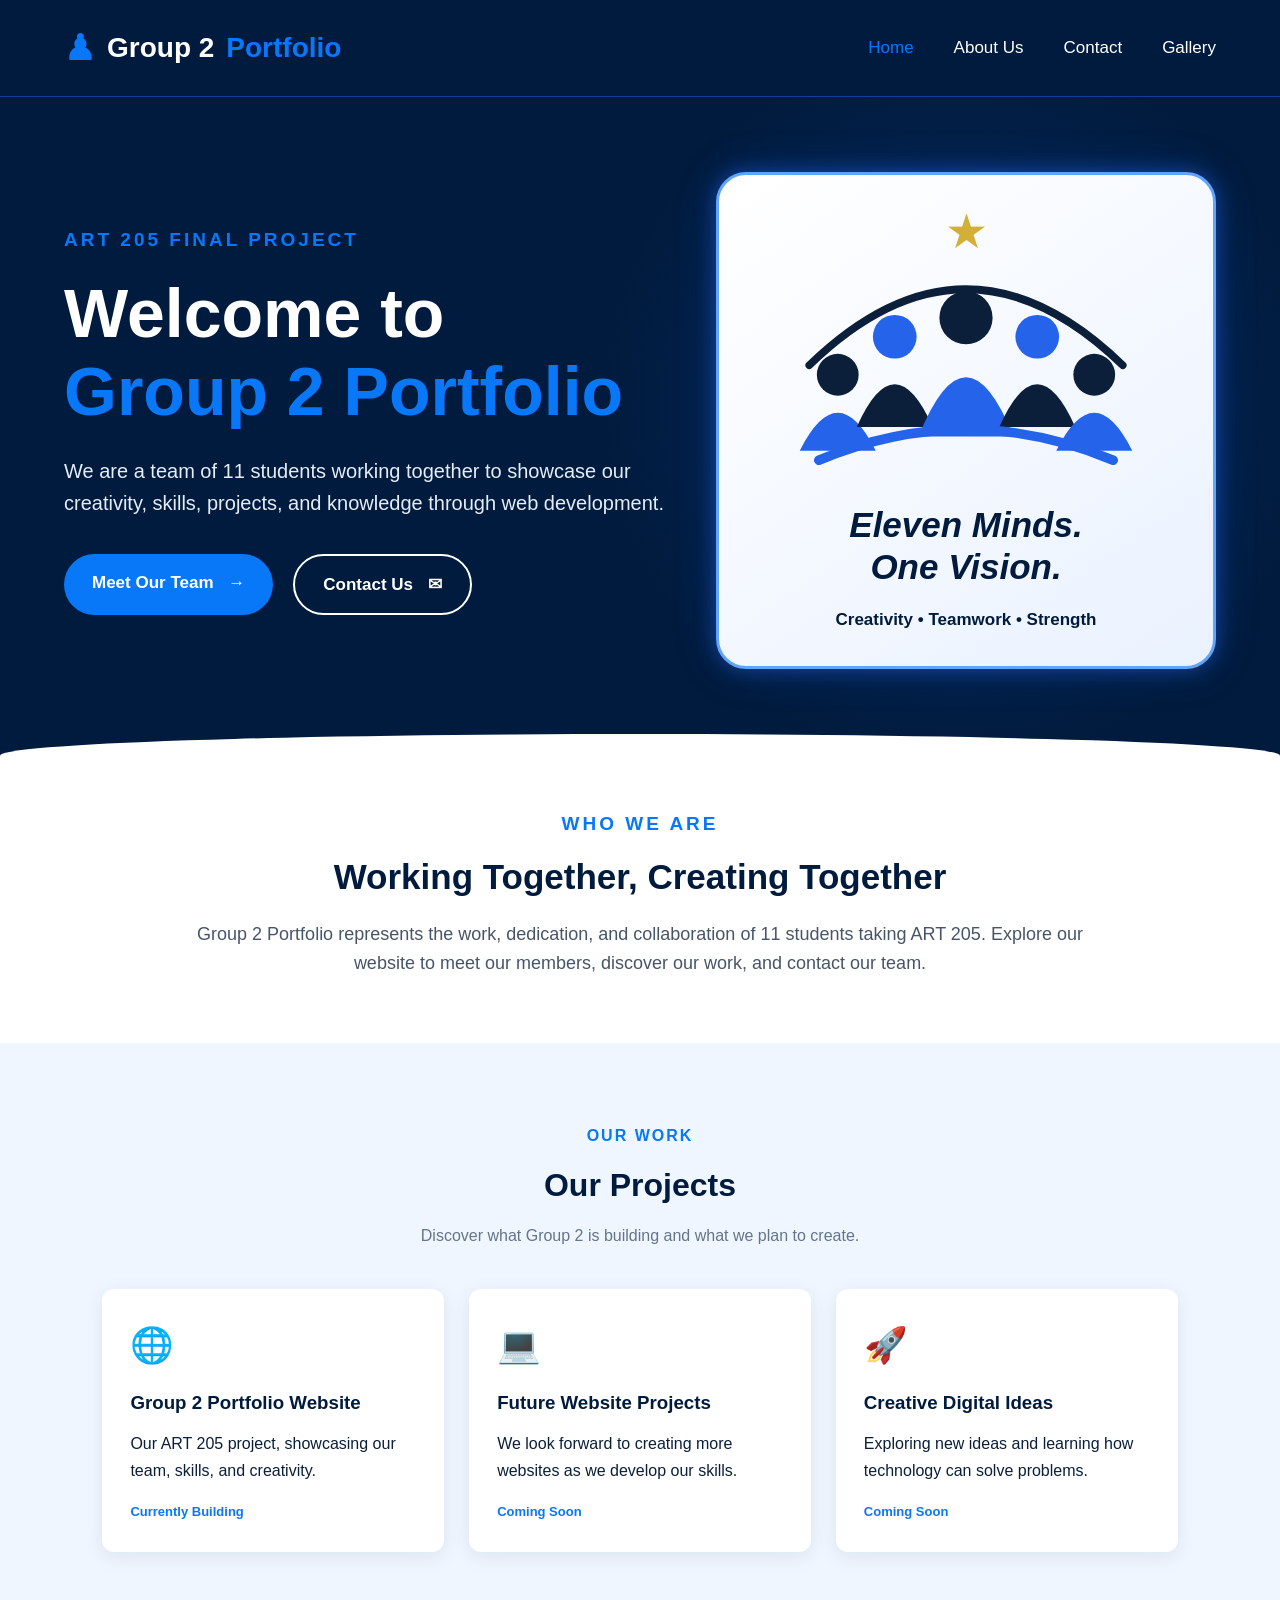
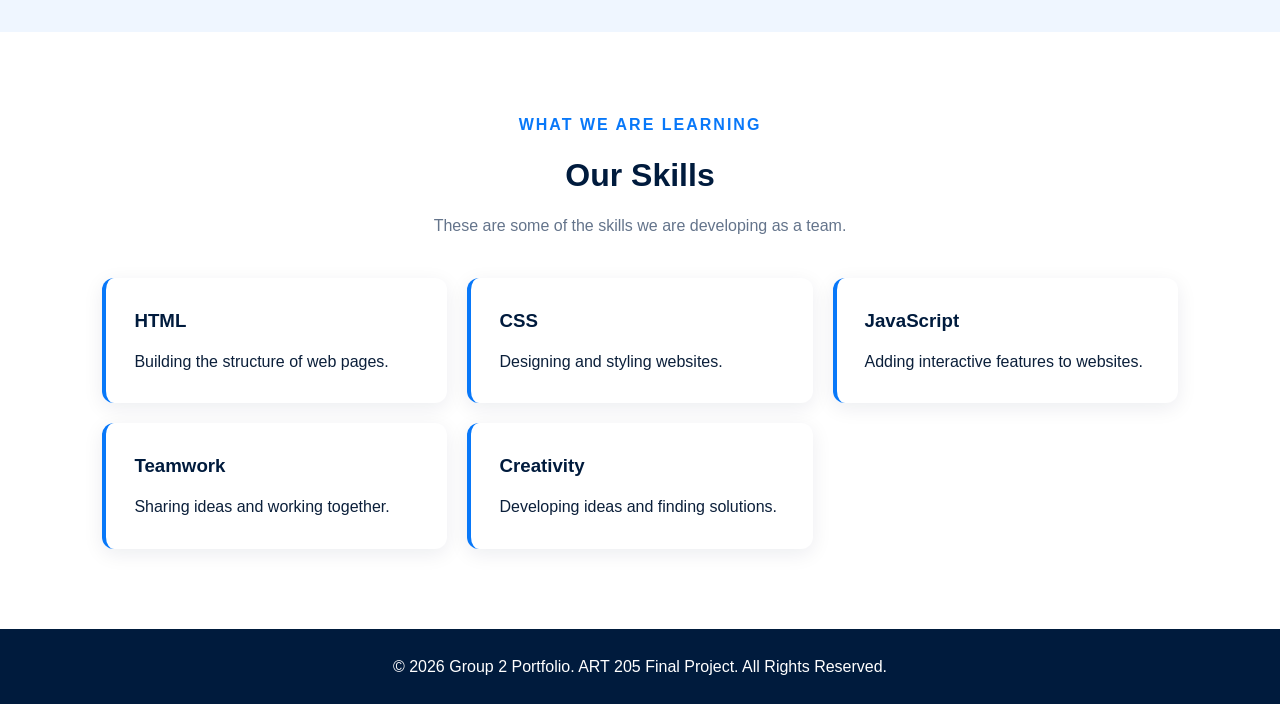
==== index.html @ 03a41300 "first commit" ====
<!DOCTYPE html>
<html lang="en">

<head>
    <meta charset="UTF-8">
    <meta name="viewport" content="width=device-width, initial-scale=1.0">

    <title>Group 2 Portfolio | ART 205</title>

    <meta name="description"
        content="Group 2 Portfolio - ART 205 Final Project. Eleven minds, one vision.">

    <link rel="stylesheet" href="css/style.css">
</head>

<body>

    <!-- HEADER -->
    <header class="header">
        <nav class="navbar">

            <a href="index.html" class="logo">
                <span class="logo-icon">♟</span>
                Group 2 <span class="blue-text">Portfolio</span>
            </a>

            <ul class="nav-links">
                <li><a href="index.html" class="active">Home</a></li>
                <li><a href="about.html">About Us</a></li>
                <li><a href="contact.html">Contact</a></li>
                <a href="gallery.html">Gallery</a>
            </ul>

            
        </nav>
    </header>


    <!-- MAIN CONTENT -->
    <main>

        <!-- HERO SECTION -->
        <section class="hero">

            <div class="hero-content">

                <p class="subtitle">ART 205 FINAL PROJECT</p>

                <h1>
                    Welcome to
                    <span>Group 2 Portfolio</span>
                </h1>

                <p class="hero-description">
                    We are a team of 11 students working together
                    to showcase our creativity, skills, projects,
                    and knowledge through web development.
                </p>

                <div class="hero-buttons">

                    <a href="about.html" class="btn">
                        Meet Our Team <span>→</span>
                    </a>

                    <a href="contact.html" class="btn btn-outline">
                        Contact Us <span>✉</span>
                    </a>

                </div>

            </div>


            <!-- TEAMWORK EMBLEM CARD -->
            <div class="hero-card">

                <div class="team-emblem">

                    <div class="star">★</div>

                    <svg viewBox="0 0 400 250"
                        xmlns="http://www.w3.org/2000/svg"
                        class="team-svg">

                        <!-- Top unity arch -->
                        <path d="M35 115 Q200 -45 365 115"
                            fill="none"
                            stroke="#0B1F3A"
                            stroke-width="8"
                            stroke-linecap="round"/>

                        <!-- Left person -->
                        <circle cx="65" cy="125" r="22" fill="#0B1F3A"/>
                        <path d="M25 205 Q65 125 105 205 Z"
                            fill="#2563EB"/>

                        <!-- Second person -->
                        <circle cx="125" cy="85" r="23" fill="#2563EB"/>
                        <path d="M85 180 Q125 90 165 180 Z"
                            fill="#0B1F3A"/>

                        <!-- Center person -->
                        <circle cx="200" cy="65" r="28" fill="#0B1F3A"/>
                        <path d="M150 190 Q200 65 250 190 Z"
                            fill="#2563EB"/>

                        <!-- Fourth person -->
                        <circle cx="275" cy="85" r="23" fill="#2563EB"/>
                        <path d="M235 180 Q275 90 315 180 Z"
                            fill="#0B1F3A"/>

                        <!-- Right person -->
                        <circle cx="335" cy="125" r="22" fill="#0B1F3A"/>
                        <path d="M295 205 Q335 125 375 205 Z"
                            fill="#2563EB"/>

                        <!-- Unity base -->
                        <path d="M45 215 Q200 150 355 215"
                            fill="none"
                            stroke="#2563EB"
                            stroke-width="10"
                            stroke-linecap="round"/>

                    </svg>

                    <h2>Eleven Minds.</h2>
                    <h2>One Vision.</h2>

                    <p class="team-motto">
                        Creativity • Teamwork • Strength
                    </p>

                </div>

            </div>

        </section>


        <!-- INTRODUCTION SECTION -->
        <section class="intro">

            <p class="subtitle">WHO WE ARE</p>

            <h2>Working Together, Creating Together</h2>

            <p>
                Group 2 Portfolio represents the work, dedication,
                and collaboration of 11 students taking ART 205.
                Explore our website to meet our members, discover
                our work, and contact our team.
            </p>

        </section>

    </main>

<!-- Projects Section -->
<section class="projects-section" id="projects">
    <div class="section-heading">
        <span>OUR WORK</span>
        <h2>Our Projects</h2>
        <p>Discover what Group 2 is building and what we plan to create.</p>
    </div>

    <div class="projects-grid">
        <div class="project-card">
            <div class="project-icon">🌐</div>
            <h3>Group 2 Portfolio Website</h3>
            <p>Our ART 205 project, showcasing our team, skills, and creativity.</p>
            <span class="project-status">Currently Building</span>
        </div>

        <div class="project-card">
            <div class="project-icon">💻</div>
            <h3>Future Website Projects</h3>
            <p>We look forward to creating more websites as we develop our skills.</p>
            <span class="project-status">Coming Soon</span>
        </div>

        <div class="project-card">
            <div class="project-icon">🚀</div>
            <h3>Creative Digital Ideas</h3>
            <p>Exploring new ideas and learning how technology can solve problems.</p>
            <span class="project-status">Coming Soon</span>
        </div>
    </div>
</section>

<!-- Skills Section -->
<section class="skills-section" id="skills">
    <div class="section-heading">
        <span>WHAT WE ARE LEARNING</span>
        <h2>Our Skills</h2>
        <p>These are some of the skills we are developing as a team.</p>
    </div>

    <div class="skills-grid">
        <div class="skill-card">
            <h3>HTML</h3>
            <p>Building the structure of web pages.</p>
        </div>

        <div class="skill-card">
            <h3>CSS</h3>
            <p>Designing and styling websites.</p>
        </div>

        <div class="skill-card">
            <h3>JavaScript</h3>
            <p>Adding interactive features to websites.</p>
        </div>

        <div class="skill-card">
            <h3>Teamwork</h3>
            <p>Sharing ideas and working together.</p>
        </div>

        <div class="skill-card">
            <h3>Creativity</h3>
            <p>Developing ideas and finding solutions.</p>
        </div>
    </div>
</section>

    <!-- FOOTER -->
    <footer>
        <p>
            &copy; 2026 Group 2 Portfolio.
            ART 205 Final Project. All Rights Reserved.
        </p>
    </footer>

    <script src="js/script.js"></script>

</body>
</html>
---- css/style.css ----
/* =========================
   GENERAL SETTINGS
========================= */

* {
    margin: 0;
    padding: 0;
    box-sizing: border-box;
}

:root {
    --primary: #001B3D;
    --secondary: #0878F9;
    --light-blue: #60A5FA;
    --white: #FFFFFF;
    --light: #EFF6FF;
    --dark: #0B1F3A;
}

html {
    scroll-behavior: smooth;
}

body {
    font-family: Arial, sans-serif;
    background: var(--white);
    color: var(--dark);
    line-height: 1.6;
}


/* =========================
   HEADER
========================= */

.header {
    background: var(--primary);
    border-bottom: 1px solid rgba(37, 99, 235, 0.5);
    padding: 20px 5%;
}

.navbar {
    display: flex;
    justify-content: space-between;
    align-items: center;
    gap: 25px;
}

.logo {
    color: var(--white);
    font-size: 28px;
    font-weight: bold;
    text-decoration: none;
    display: flex;
    align-items: center;
    gap: 12px;
}

.logo-icon {
    color: var(--secondary);
    font-size: 35px;
}

.blue-text {
    color: var(--secondary);
}

.nav-links {
    display: flex;
    gap: 40px;
    list-style: none;
}

.nav-links a {
    color: var(--white);
    text-decoration: none;
    font-size: 17px;
    transition: 0.3s;
}

.nav-links a:hover,
.nav-links a.active {
    color: var(--secondary);
}


/* =========================
   HERO SECTION
========================= */

.hero {
    min-height: 620px;
    padding: 75px 5% 110px;

    background:
        radial-gradient(circle at 75% 45%,
        rgba(37, 99, 235, 0.2),
        transparent 35%),
        var(--primary);

    color: var(--white);

    display: flex;
    justify-content: space-between;
    align-items: center;
    gap: 50px;

    position: relative;
    overflow: hidden;
}

.hero-content {
    flex: 1;
    max-width: 700px;
    position: relative;
    z-index: 1;
}

.subtitle {
    color: var(--secondary);
    font-size: 19px;
    font-weight: bold;
    letter-spacing: 3px;
    margin-bottom: 18px;
}

.hero h1 {
    font-size: clamp(42px, 5.5vw, 68px);
    line-height: 1.15;
    margin-bottom: 25px;
}

.hero h1 span {
    display: block;
    color: var(--secondary);
}

.hero-description {
    color: #E5EDF8;
    font-size: 20px;
    max-width: 650px;
    margin-bottom: 35px;
}


/* =========================
   HERO BUTTONS
========================= */

.hero-buttons {
    display: flex;
    flex-wrap: wrap;
    gap: 20px;
}

.btn {
    display: inline-block;
    background: var(--secondary);
    color: var(--white);

    padding: 15px 28px;
    border-radius: 40px;

    text-decoration: none;
    font-weight: bold;
    font-size: 17px;

    transition: 0.3s;
}

.btn:hover {
    background: #0057C8;
    transform: translateY(-3px);
}

.btn span {
    margin-left: 10px;
}

.btn-outline {
    background: transparent;
    border: 2px solid var(--white);
}

.btn-outline:hover {
    background: var(--secondary);
    border-color: var(--secondary);
}


/* =========================
   TEAMWORK CARD
========================= */

.hero-card {
    flex: 1;
    max-width: 500px;
    padding: 18px;

    background: linear-gradient(
        145deg,
        #FFFFFF,
        #EAF2FF
    );

    border: 3px solid #60A5FA;
    border-radius: 30px;

    box-shadow:
        0 0 20px rgba(37, 99, 235, 0.5),
        0 0 45px rgba(37, 99, 235, 0.2);

    position: relative;
    z-index: 1;
}

.team-emblem {
    text-align: center;
    padding: 15px;
    color: var(--primary);
}

.star {
    color: #D4AF37;
    font-size: 48px;
    line-height: 1;
}

.team-svg {
    width: 100%;
    max-width: 380px;
    height: auto;
    display: block;
    margin: 0 auto 10px;
}

.team-emblem h2 {
    font-size: 35px;
    line-height: 1.2;
    font-style: italic;
}

.team-motto {
    color: var(--primary);
    font-size: 17px;
    font-weight: bold;
    margin-top: 18px;
}


/* =========================
   INTRODUCTION SECTION
========================= */

.intro {
    background: var(--white);

    margin-top: -45px;
    padding: 75px 8% 65px;

    border-radius: 50% 50% 0 0 / 7% 7% 0 0;

    position: relative;
    z-index: 2;

    text-align: center;
}

.intro .subtitle {
    margin-bottom: 10px;
}

.intro h2 {
    color: var(--primary);
    font-size: 35px;
    margin-bottom: 15px;
}

.intro > p:last-child {
    max-width: 950px;
    margin: auto;
    color: #475569;
    font-size: 18px;
}


/* =========================
   FOOTER
========================= */

footer {
    background: var(--primary);
    color: var(--white);
    text-align: center;
    padding: 25px;
}


/* =========================
   RESPONSIVE DESIGN
========================= */

@media (max-width: 900px) {

    .hero {
        flex-direction: column;
        text-align: center;
        padding: 65px 6% 100px;
    }

    .hero-content {
        max-width: 750px;
    }

    .hero-description {
        margin-left: auto;
        margin-right: auto;
    }

    .hero-buttons {
        justify-content: center;
    }

    .hero-card {
        width: 100%;
        max-width: 500px;
    }
}

@media (max-width: 600px) {

    .header {
        padding: 18px 5%;
    }

    .navbar {
        flex-direction: column;
    }

    .logo {
        font-size: 23px;
    }

    .nav-links {
        gap: 22px;
    }

    .nav-links a {
        font-size: 15px;
    }

    .hero {
        padding: 55px 6% 85px;
    }

    .hero h1 {
        font-size: 39px;
    }

    .hero-description {
        font-size: 17px;
    }

    .hero-buttons {
        flex-direction: column;
        align-items: center;
    }

    .btn {
        width: 100%;
        max-width: 280px;
    }

    .hero-card {
        padding: 12px;
    }

    .team-emblem h2 {
        font-size: 28px;
    }

    .team-motto {
        font-size: 13px;
    }

    .intro {
        padding: 65px 6% 50px;
    }

    .intro h2 {
        font-size: 27px;
    }

    .intro > p:last-child {
        font-size: 16px;
    }
}


/* =========================
   ABOUT US PAGE
========================= */

.about-hero {
    background: var(--primary);
    color: var(--white);
    text-align: center;
    padding: 75px 6%;
}

.about-hero h1 {
    font-size: 48px;
    margin-bottom: 15px;
}

.about-hero h1 span {
    color: var(--secondary);
}

.about-hero > p:last-child {
    color: #DCE6F1;
    font-size: 18px;
}

/* Team Section */

.team-section {
    padding: 70px 6%;
    background: var(--light);
}

.section-heading {
    text-align: center;
    margin-bottom: 40px;
}

.section-heading h2 {
    color: var(--primary);
    font-size: 34px;
    margin-bottom: 8px;
}

.section-heading > p:last-child {
    color: #64748B;
}

/* Member Cards */

.team-grid {
    display: grid;
    grid-template-columns: repeat(3, 1fr);
    gap: 25px;
    max-width: 1200px;
    margin: auto;
}

.member-card {
    background: var(--white);
    border: 1px solid #DCE6F1;
    border-radius: 12px;
    padding: 28px 18px;
    text-align: center;
    font-family: inherit;
    cursor: pointer;
    color: var(--dark);
    box-shadow: 0 4px 15px rgba(11, 31, 58, 0.06);
    transition: 0.3s;
}

.member-card:hover {
    transform: translateY(-6px);
    border-color: var(--secondary);
    box-shadow: 0 10px 25px rgba(11, 31, 58, 0.12);
}

.member-avatar {
    width: 85px;
    height: 85px;
    margin: 0 auto 18px;
    border-radius: 50%;
    background: var(--primary);
    color: var(--white);
    border: 4px solid #BFDBFE;

    display: flex;
    align-items: center;
    justify-content: center;

    font-size: 25px;
    font-weight: bold;
}

.member-card h3 {
    color: var(--primary);
    font-size: 19px;
    margin-bottom: 7px;
}

.member-card > p {
    color: #64748B;
    font-size: 14px;
    margin-bottom: 12px;
}

.member-role {
    display: inline-block;
    background: var(--light);
    color: var(--secondary);
    padding: 5px 14px;
    border-radius: 20px;
    font-size: 13px;
    font-weight: bold;
}

.view-profile {
    display: block;
    margin-top: 18px;
    color: var(--secondary);
    font-weight: bold;
    font-size: 14px;
}

/* =========================
   MEMBER POPUP MODAL
========================= */

.modal {
    display: none;
    position: fixed;
    inset: 0;
    z-index: 1000;
    background: rgba(0, 15, 35, 0.75);

    align-items: center;
    justify-content: center;
    padding: 20px;
}

.modal.show {
    display: flex;
}

.modal-content {
    background: var(--white);
    width: 100%;
    max-width: 420px;
    padding: 40px 25px;
    border-radius: 15px;
    text-align: center;
    position: relative;
    animation: modalOpen 0.25s ease;
}

@keyframes modalOpen {
    from {
        opacity: 0;
        transform: translateY(20px);
    }

    to {
        opacity: 1;
        transform: translateY(0);
    }
}

.modal-close {
    position: absolute;
    top: 10px;
    right: 18px;
    border: none;
    background: none;
    color: var(--dark);
    font-size: 32px;
    cursor: pointer;
}

.modal-content h2 {
    color: var(--primary);
    margin-bottom: 8px;
}

.modal-content > p {
    color: #64748B;
    margin-bottom: 12px;
}

.modal-content .member-role {
    color: var(--secondary);
    margin-bottom: 18px;
}

.modal-description {
    line-height: 1.7;
}

@media (max-width: 900px) {
    .team-grid {
        grid-template-columns: repeat(2, 1fr);
    }
}

@media (max-width: 600px) {
    .about-hero h1 {
        font-size: 36px;
    }

    .team-grid {
        grid-template-columns: 1fr;
    }

    .section-heading h2 {
        font-size: 28px;
    }
}


/* =========================
   CONTACT PAGE
========================= */

.contact-hero {
    background: var(--primary);
    color: var(--white);
    text-align: center;
    padding: 65px 6%;
}

.contact-hero h1 {
    font-size: 45px;
    margin-bottom: 12px;
}

.contact-hero h1 span {
    color: var(--secondary);
}

.contact-hero > p:last-child {
    color: #DCE6F1;
    font-size: 18px;
}

.contact-section {
    display: grid;
    grid-template-columns: 1fr 1.3fr;
    gap: 40px;
    max-width: 1100px;
    margin: auto;
    padding: 65px 6%;
}

.contact-info h2,
.contact-form h2 {
    color: var(--primary);
    font-size: 27px;
    margin-bottom: 18px;
}

.contact-info > p {
    color: #64748B;
    margin-bottom: 30px;
}

.contact-detail {
    display: flex;
    flex-direction: column;
    margin-bottom: 20px;
    gap: 4px;
}

.contact-detail strong {
    color: var(--primary);
}

.contact-detail span {
    color: #64748B;
}

.contact-form {
    background: var(--light);
    padding: 30px;
    border-radius: 12px;
    border: 1px solid #DCE6F1;
}

.contact-form label {
    display: block;
    color: var(--primary);
    font-weight: bold;
    margin: 15px 0 7px;
}

.contact-form input,
.contact-form textarea {
    width: 100%;
    padding: 13px;
    border: 1px solid #CBD5E1;
    border-radius: 6px;
    font-family: inherit;
    font-size: 15px;
    outline: none;
}

.contact-form input:focus,
.contact-form textarea:focus {
    border-color: var(--secondary);
    box-shadow: 0 0 0 3px rgba(37, 99, 235, 0.12);
}

.contact-form textarea {
    resize: vertical;
}

.submit-btn {
    width: 100%;
    border: none;
    cursor: pointer;
    margin-top: 20px;
}

/* Confirmation buttons */

.confirmation-buttons {
    display: flex;
    justify-content: center;
    gap: 15px;
    margin-top: 25px;
}

.confirmation-buttons button,
#closeSuccess {
    border: none;
    cursor: pointer;
}

.cancel-btn {
    background: #64748B;
}

.cancel-btn:hover {
    background: #475569;
}

/* Contact page mobile layout */

@media (max-width: 768px) {

    .contact-hero h1 {
        font-size: 35px;
    }

    .contact-section {
        grid-template-columns: 1fr;
        padding: 40px 6%;
    }

    .contact-form {
        padding: 22px;
    }

    .confirmation-buttons {
        flex-wrap: wrap;
    }
}
/* PROJECTS SECTION */
.projects-section,
.skills-section {
    padding: 80px 8%;
}

.projects-section {
    background: var(--light);
}

.skills-section {
    background: var(--white);
}

.section-heading {
    text-align: center;
    margin-bottom: 40px;
}

.section-heading span {
    color: var(--secondary);
    font-weight: bold;
    letter-spacing: 2px;
}

.section-heading h2 {
    color: var(--primary);
    font-size: 32px;
    margin: 12px 0;
}

.section-heading p {
    color: var(--muted);
}

.projects-grid {
    display: grid;
    grid-template-columns: repeat(3, 1fr);
    gap: 25px;
}

.project-card,
.skill-card {
    background: var(--white);
    padding: 28px;
    border-radius: 12px;
    box-shadow: 0 5px 20px rgba(0, 27, 61, 0.08);
}

.project-icon {
    font-size: 35px;
    margin-bottom: 15px;
}

.project-card h3,
.skill-card h3 {
    color: var(--primary);
    margin-bottom: 12px;
}

.project-card p,
.skill-card p {
    color: var(--muted);
    line-height: 1.7;
}

.project-status {
    display: inline-block;
    margin-top: 18px;
    color: var(--secondary);
    font-weight: bold;
    font-size: 13px;
}

.skills-grid {
    display: grid;
    grid-template-columns: repeat(3, 1fr);
    gap: 20px;
}

.skill-card {
    border-left: 4px solid var(--secondary);
}

/* RESPONSIVE DESIGN */
@media (max-width: 768px) {
    .projects-grid,
    .skills-grid {
        grid-template-columns: 1fr;
    }

    .projects-section,
    .skills-section {
        padding: 60px 6%;
    }
}

/* GALLERY PAGE */

.gallery-hero {
    background: var(--primary);
    color: var(--white);
    text-align: center;
    padding: 85px 8%;
}

.gallery-hero span {
    color: var(--light-blue);
    font-weight: bold;
    letter-spacing: 2px;
}

.gallery-hero h1 {
    font-size: 42px;
    margin: 15px 0;
}

.gallery-hero p {
    color: #dbeafe;
    line-height: 1.7;
}

.gallery-section {
    padding: 80px 8%;
    background: var(--light);
}

.gallery-grid {
    display: grid;
    grid-template-columns: repeat(3, 1fr);
    gap: 25px;
}

.gallery-card {
    background: var(--white);
    padding: 18px;
    border-radius: 12px;
    text-align: center;
    box-shadow: 0 5px 20px rgba(0, 27, 61, 0.08);
}

.gallery-placeholder {
    height: 180px;
    background: #dbeafe;
    border-radius: 10px;
    display: flex;
    align-items: center;
    justify-content: center;
    font-size: 65px;
    margin-bottom: 18px;
}

.gallery-card h3 {
    color: var(--primary);
    margin-bottom: 10px;
}

.gallery-card p {
    color: var(--muted);
    line-height: 1.6;
}

.gallery-note {
    text-align: center;
    color: var(--muted);
    margin-top: 35px;
    line-height: 1.6;
}

@media (max-width: 768px) {
    .gallery-grid {
        grid-template-columns: 1fr;
    }

    .gallery-hero h1 {
        font-size: 32px;
    }
}


/* GALLERY PAGE */

.gallery-hero {
    background: var(--primary);
    color: var(--white);
    text-align: center;
    padding: 85px 8%;
}

.gallery-hero .subtitle {
    color: var(--light-blue);
    font-weight: bold;
    letter-spacing: 2px;
}

.gallery-hero h1 {
    font-size: 42px;
    margin: 15px 0;
}

.gallery-hero h1 span {
    color: var(--light-blue);
}

.gallery-hero p {
    color: #dbeafe;
    line-height: 1.7;
}

.gallery-section {
    padding: 80px 8%;
    background: var(--light);
}

.gallery-grid {
    display: grid;
    grid-template-columns: repeat(3, 1fr);
    gap: 25px;
}

.gallery-card {
    background: var(--white);
    padding: 15px;
    border-radius: 12px;
    box-shadow: 0 5px 20px rgba(0, 27, 61, 0.08);
    transition: transform 0.3s ease;
}

.gallery-card:hover {
    transform: translateY(-5px);
}

.gallery-image {
    width: 100%;
    height: 210px;
    overflow: hidden;
    border-radius: 9px;
    background: #dbeafe;
}

.gallery-image img {
    width: 100%;
    height: 100%;
    object-fit: cover;
    display: block;
}

.gallery-card h3 {
    color: var(--primary);
    margin: 18px 5px 8px;
}

.gallery-card p {
    color: var(--muted);
    margin: 0 5px 12px;
    line-height: 1.6;
}

.gallery-note {
    text-align: center;
    color: var(--muted);
    margin-top: 35px;
    line-height: 1.7;
}

@media (max-width: 768px) {
    .gallery-grid {
        grid-template-columns: repeat(2, 1fr);
    }

    .gallery-hero h1 {
        font-size: 32px;
    }
}

@media (max-width: 500px) {
    .gallery-grid {
        grid-template-columns: 1fr;
    }
}


/* MEMBER LEARNING INFORMATION */

.member-info {
    color: #475569;
    font-size: 14px;
    line-height: 1.7;
    margin: 15px 5px;
    text-align: center;
}

/* MEMBER CARD INTERACTION */

.member-card {
    cursor: pointer;
    font-family: inherit;
}

.member-card:focus-visible {
    outline: 3px solid #0878F9;
    outline-offset: 4px;
}


/* FIX MEMBER IMAGE SIZE */

.member-card {
    width: 100%;
    min-width: 0;
    overflow: hidden;
    padding: 20px 15px;
    box-sizing: border-box;
}

.member-photo {
    width: 130px;
    height: 130px;
    max-width: 100%;
    margin: 0 auto 18px;
    border-radius: 50%;
    overflow: hidden;
    position: relative;
}

.member-photo img {
    width: 100%;
    height: 100%;
    max-width: 100%;
    object-fit: cover;
    display: block;
    border-radius: 50%;
}

.photo-placeholder {
    width: 100%;
    height: 100%;
    border-radius: 50%;
}

.member-info {
    font-size: 14px;
    line-height: 1.6;
    overflow-wrap: anywhere;
}

@media (max-width: 500px) {
    .member-photo {
        width: 110px;
        height: 110px;
    }
}
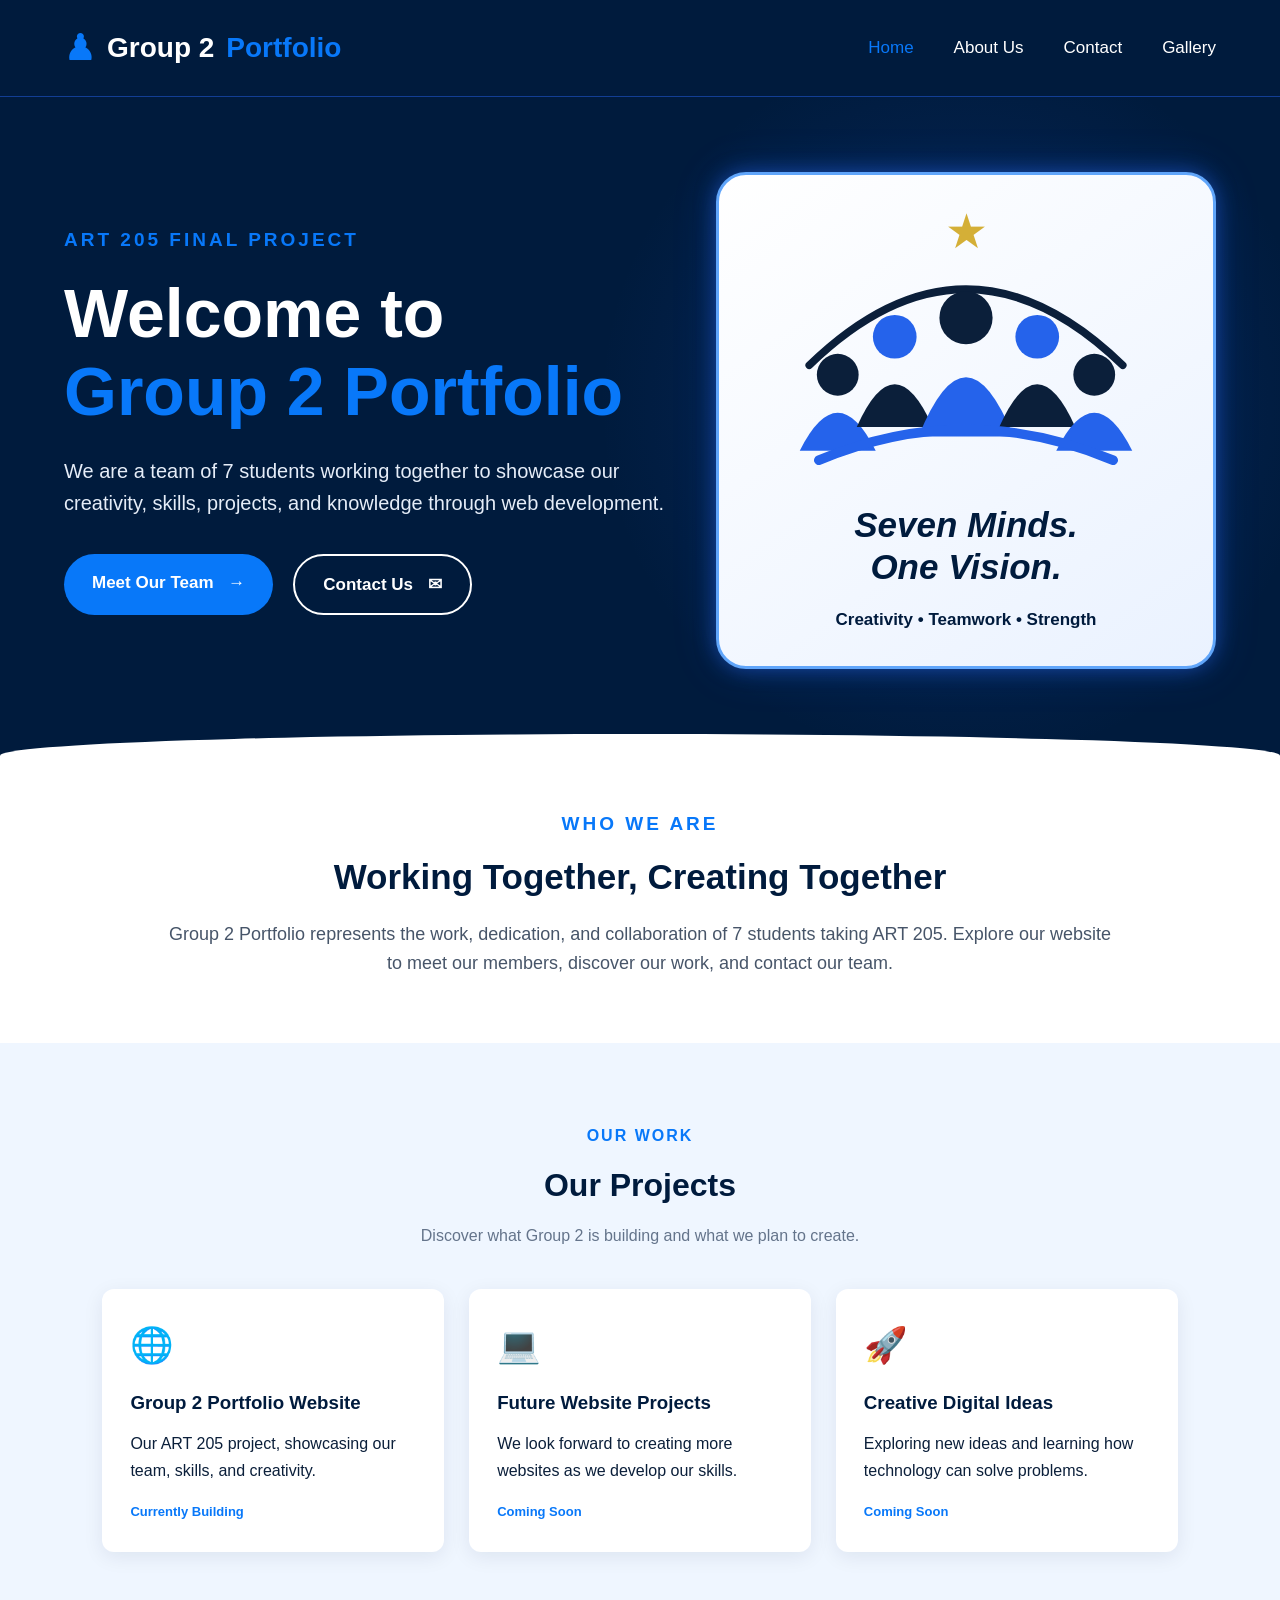
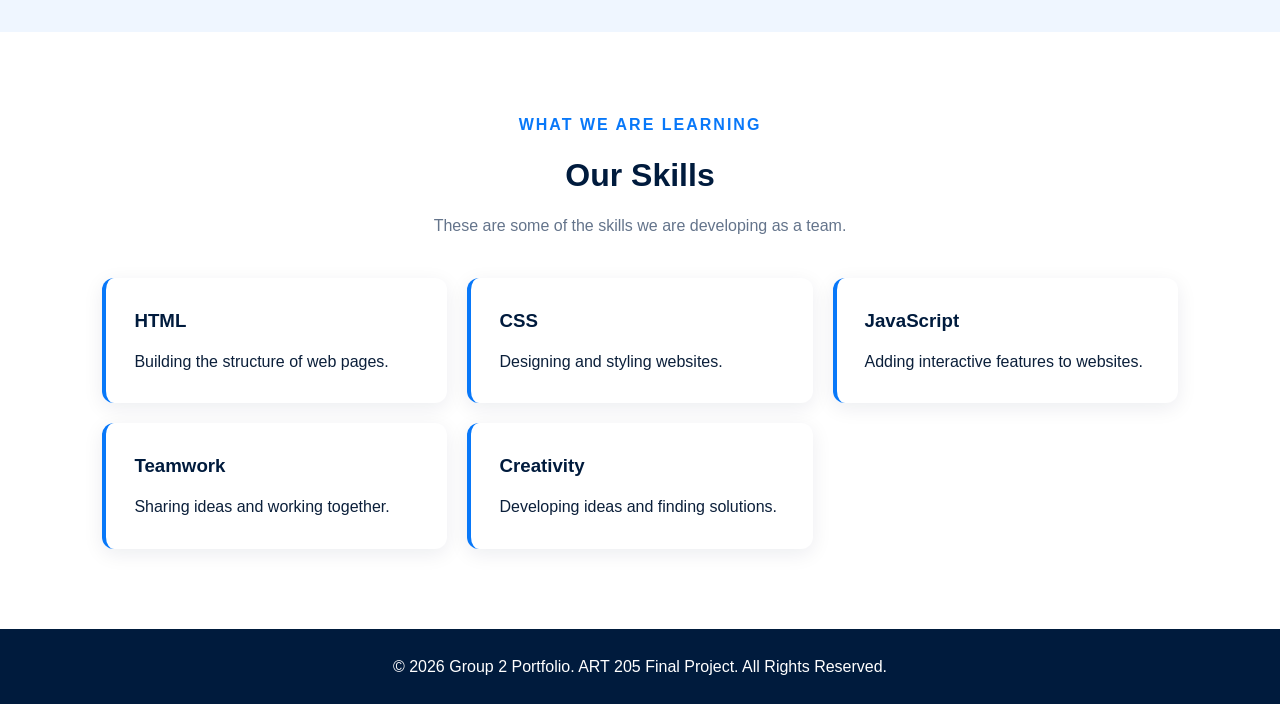
==== commit 009bdb0a: "error was fix in the html" ====
--- a/index.html
+++ b/index.html
@@ -53,7 +53,7 @@
                 </h1>
 
                 <p class="hero-description">
-                    We are a team of 11 students working together
+                    We are a team of 7 students working together
                     to showcase our creativity, skills, projects,
                     and knowledge through web development.
                 </p>
@@ -125,7 +125,7 @@
 
                     </svg>
 
-                    <h2>Eleven Minds.</h2>
+                    <h2>Seven Minds.</h2>
                     <h2>One Vision.</h2>
 
                     <p class="team-motto">
@@ -148,7 +148,7 @@
 
             <p>
                 Group 2 Portfolio represents the work, dedication,
-                and collaboration of 11 students taking ART 205.
+                and collaboration of 7 students taking ART 205.
                 Explore our website to meet our members, discover
                 our work, and contact our team.
             </p>
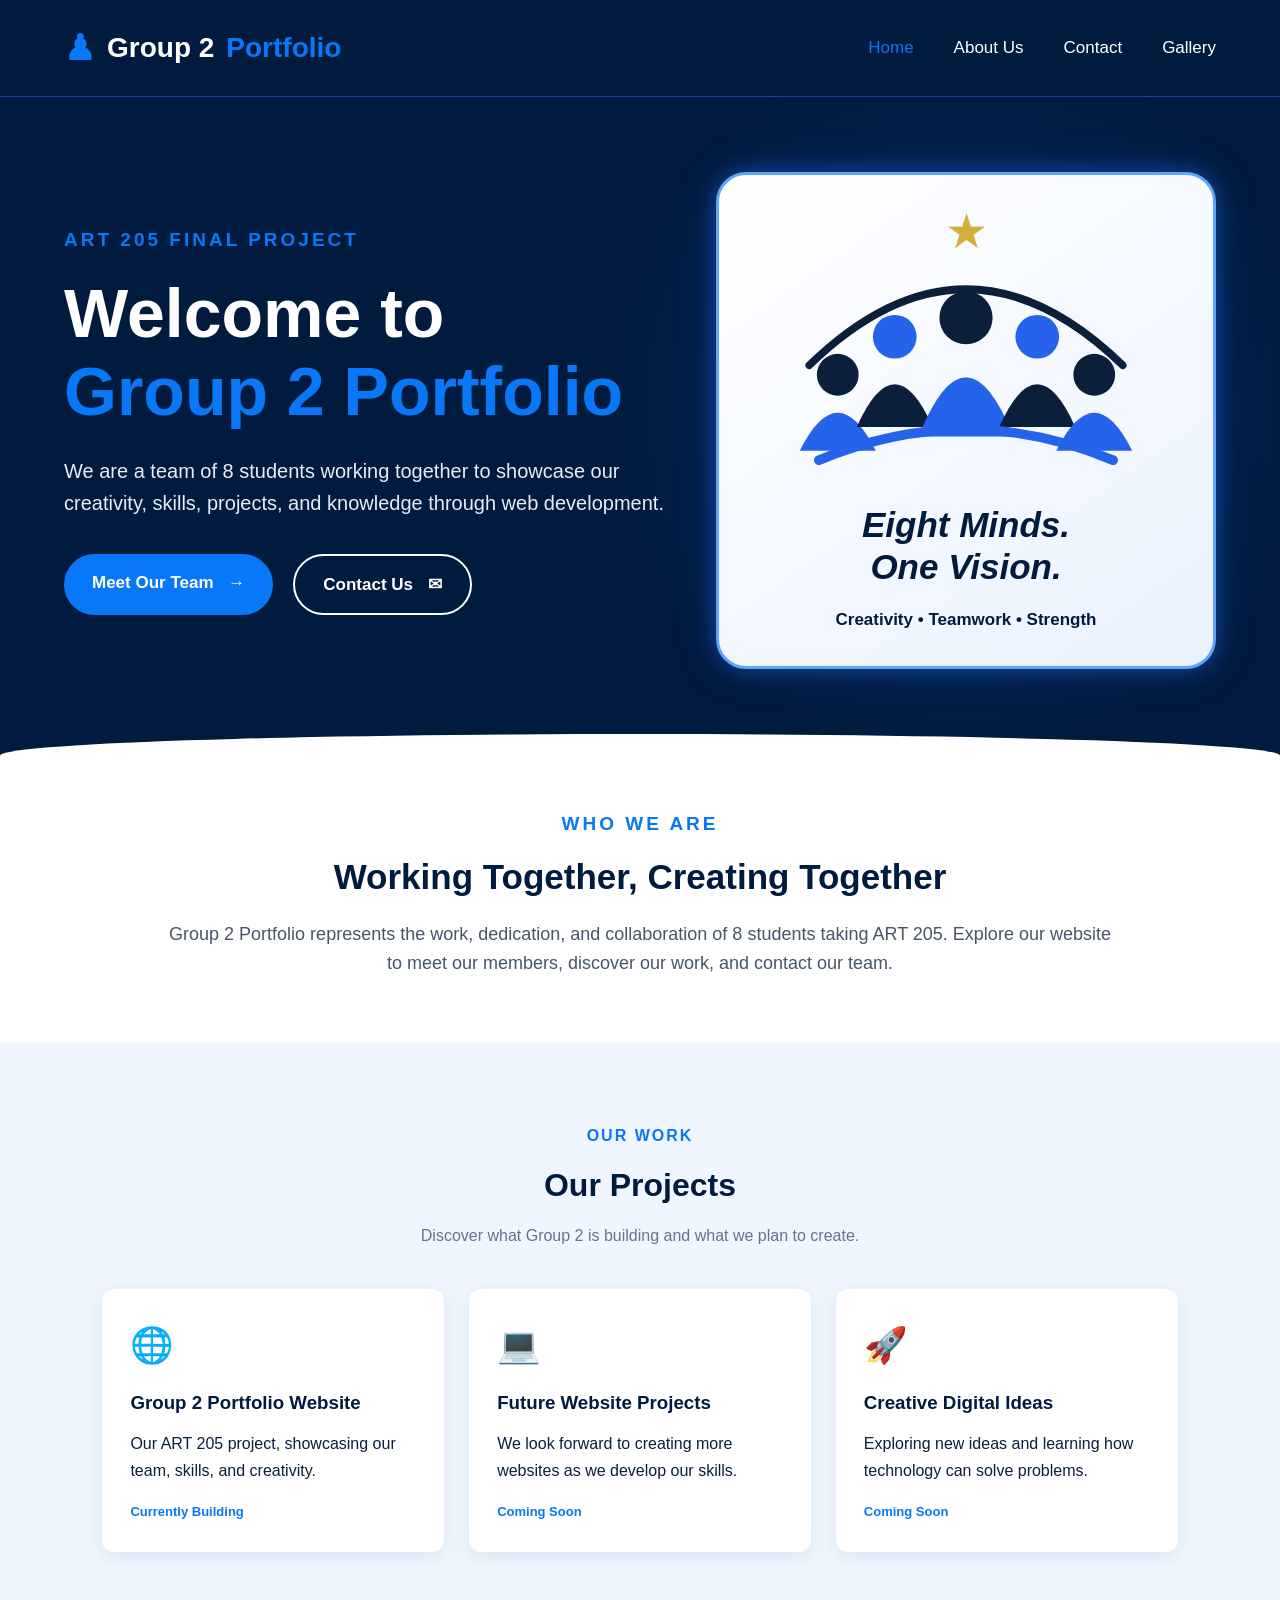
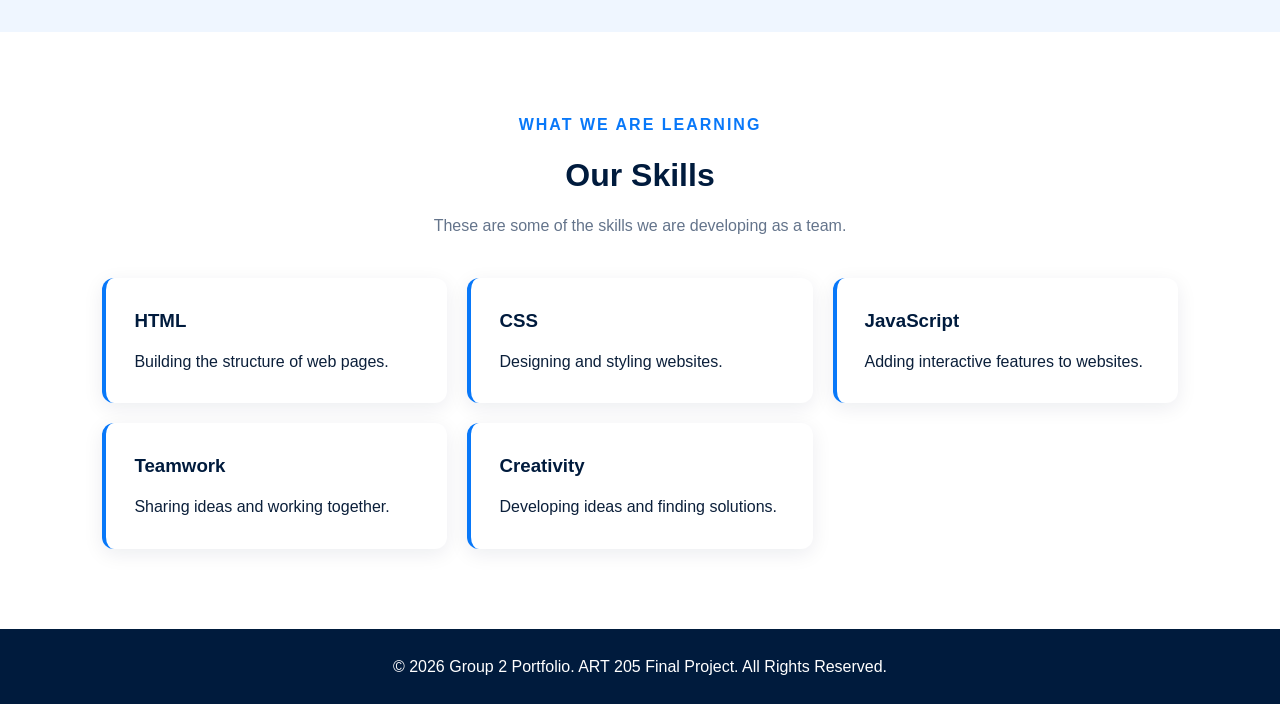
==== commit 0a503bc4: "fix some contents" ====
--- a/index.html
+++ b/index.html
@@ -53,7 +53,7 @@
                 </h1>
 
                 <p class="hero-description">
-                    We are a team of 7 students working together
+                    We are a team of 8 students working together
                     to showcase our creativity, skills, projects,
                     and knowledge through web development.
                 </p>
@@ -125,7 +125,7 @@
 
                     </svg>
 
-                    <h2>Seven Minds.</h2>
+                    <h2>Eight Minds.</h2>
                     <h2>One Vision.</h2>
 
                     <p class="team-motto">
@@ -148,7 +148,7 @@
 
             <p>
                 Group 2 Portfolio represents the work, dedication,
-                and collaboration of 7 students taking ART 205.
+                and collaboration of 8 students taking ART 205.
                 Explore our website to meet our members, discover
                 our work, and contact our team.
             </p>
